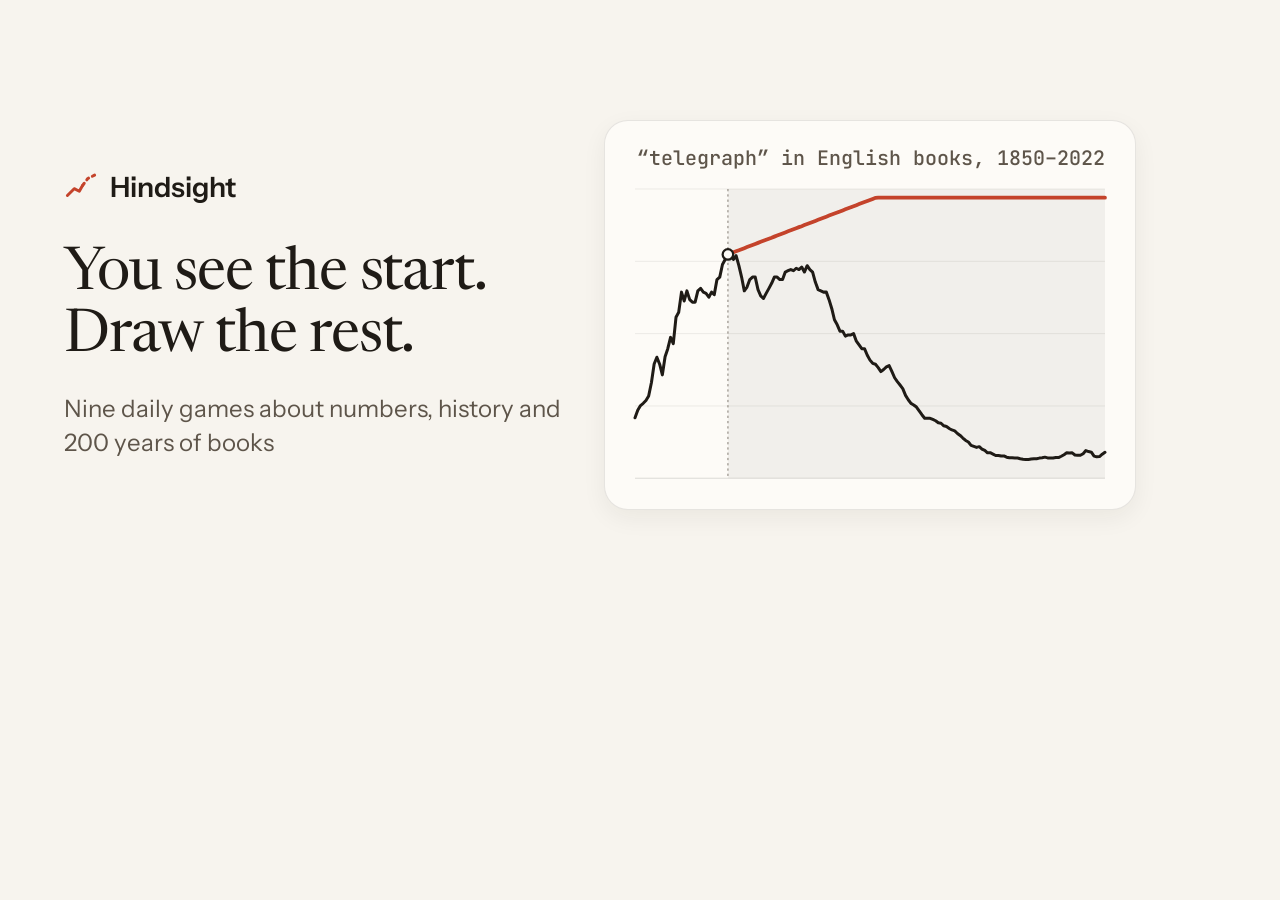
==== tools/og/og.html @ 0fea27d2 "Hindsight: nine daily games about numbers, history and words in books" ====
<!doctype html><html><head><meta charset='utf-8'>
<link rel='stylesheet' href='https://fonts.googleapis.com/css2?family=Instrument+Sans:wght@400;500;600&family=JetBrains+Mono:wght@400;500&family=Newsreader:opsz,wght@6..72,400;6..72,500&display=swap'>
<style>html,body{margin:0}body{width:1200px;height:630px;background:#f7f4ee;color:#1f1b16;font-family:'Instrument Sans',sans-serif;display:grid;grid-template-columns:500px 1fr;align-items:center;gap:40px;padding:0 64px;box-sizing:border-box}
.brand{display:flex;align-items:center;gap:12px;font-weight:600;font-size:28px;margin-bottom:40px}
h1{font:400 60px/1.04 'Newsreader',serif;letter-spacing:-0.02em;margin:0}
p{font-size:24px;line-height:34px;color:#5e554a;margin:24px 0 0}
.chart{min-width:0;background:#fdfbf7;border:1px solid rgba(31,27,22,0.1);border-radius:24px;padding:24px;box-shadow:0 8px 24px rgba(31,27,22,0.06)}
.cap{font:500 20px 'JetBrains Mono',monospace;color:#5e554a;margin:0 0 12px 8px}</style></head><body>
<div><div class='brand'><svg width='34' height='34' viewBox='0 0 20 20' fill='none' stroke='#c4432b' stroke-width='1.75' stroke-linecap='round' stroke-linejoin='round'><path d='M2 15 L6 11 L9 12.5 L11 9'/><path d='M11 9 L14 5 L18 3' stroke-dasharray='1.5 2.5'/></svg>Hindsight</div>
<h1>You see the start. Draw the rest.</h1><p>Nine daily games about numbers, history and 200 years of books</p></div>
<div class='chart'><div class='cap'>“telegraph” in English books, 1850–2022</div><svg viewBox='0 0 640 400' xmlns='http://www.w3.org/2000/svg' style='width:100%;height:auto;display:block'>
<rect x='131.3488372093023' y='8' width='500.6511627906977' height='384' fill='rgba(31,27,22,0.05)'/><line x1='8' x2='632' y1='392' y2='392' stroke='rgba(31,27,22,0.2)'/><line x1='8' x2='632' y1='296' y2='296' stroke='rgba(31,27,22,0.1)'/><line x1='8' x2='632' y1='200' y2='200' stroke='rgba(31,27,22,0.1)'/><line x1='8' x2='632' y1='104' y2='104' stroke='rgba(31,27,22,0.1)'/><line x1='8' x2='632' y1='8' y2='8' stroke='rgba(31,27,22,0.1)'/>
<line x1='131.3488372093023' x2='131.3488372093023' y1='8' y2='392' stroke='#5e554a' stroke-dasharray='3 4'/>
<path d='M131.3 94.8L135.0 96.5L138.6 101.5L142.2 96.5L145.9 109.8L149.5 124.9L153.1 143.2L156.7 138.2L160.4 128.2L164.0 124.9L167.6 124.9L171.3 141.6L174.9 149.9L178.5 153.3L182.1 146.6L185.8 139.9L189.4 133.2L193.0 124.9L196.7 124.9L200.3 128.2L203.9 128.2L207.5 118.2L211.2 116.5L214.8 114.9L218.4 116.5L222.0 113.2L225.7 114.9L229.3 111.5L232.9 118.2L236.6 109.8L240.2 114.9L243.8 118.2L247.4 131.5L251.1 141.6L254.7 143.2L258.3 144.9L262.0 144.9L265.6 154.9L269.2 166.6L272.8 181.6L276.5 188.3L280.1 196.7L283.7 196.7L287.3 203.3L291.0 201.7L294.6 201.7L298.2 200.0L301.9 210.0L305.5 215.0L309.1 220.0L312.7 220.0L316.4 228.7L320.0 235.2L323.6 239.4L327.3 240.7L330.9 245.1L334.5 250.4L338.1 247.6L341.8 244.1L345.4 242.4L349.0 250.1L352.7 258.6L356.3 263.8L359.9 268.3L363.5 273.0L367.2 282.0L370.8 287.8L374.4 292.7L378.0 294.7L381.7 297.5L385.3 302.7L388.9 307.7L392.6 312.4L396.2 312.4L399.8 312.4L403.4 313.9L407.1 315.7L410.7 318.4L414.3 319.0L418.0 322.4L421.6 323.4L425.2 325.9L428.8 327.9L432.5 329.2L436.1 332.6L439.7 335.2L443.3 338.6L447.0 341.9L450.6 343.9L454.2 348.4L457.9 349.8L461.5 351.1L465.1 350.1L468.7 353.3L472.4 355.1L476.0 358.3L479.6 358.1L483.3 359.9L486.9 361.8L490.5 361.8L494.1 362.6L497.8 362.4L501.4 364.1L505.0 364.8L508.7 364.8L512.3 365.1L515.9 365.1L519.5 366.1L523.2 366.8L526.8 367.1L530.4 367.0L534.0 366.5L537.7 366.0L541.3 366.1L544.9 365.3L548.6 364.8L552.2 364.0L555.8 365.0L559.4 365.0L563.1 365.1L566.7 364.5L570.3 364.6L574.0 362.8L577.6 360.8L581.2 358.3L584.8 358.4L588.5 358.3L592.1 361.1L595.7 361.6L599.3 361.6L603.0 359.4L606.6 355.3L610.2 356.6L613.9 357.4L617.5 362.6L621.1 363.6L624.7 363.3L628.4 360.1L632.0 357.6' fill='none' stroke='#1f1b16' stroke-width='4' stroke-linecap='round' stroke-linejoin='round'/>
<path d='M131.3 94.8L135.0 93.4L138.6 92.0L142.2 90.6L145.9 89.3L149.5 87.9L153.1 86.5L156.7 85.1L160.4 83.7L164.0 82.3L167.6 80.9L171.3 79.5L174.9 78.1L178.5 76.7L182.1 75.3L185.8 73.9L189.4 72.6L193.0 71.2L196.7 69.8L200.3 68.4L203.9 67.0L207.5 65.6L211.2 64.2L214.8 62.8L218.4 61.4L222.0 60.0L225.7 58.6L229.3 57.3L232.9 55.9L236.6 54.5L240.2 53.1L243.8 51.7L247.4 50.3L251.1 48.9L254.7 47.5L258.3 46.1L262.0 44.7L265.6 43.3L269.2 41.9L272.8 40.6L276.5 39.2L280.1 37.8L283.7 36.4L287.3 35.0L291.0 33.6L294.6 32.2L298.2 30.8L301.9 29.4L305.5 28.0L309.1 26.6L312.7 25.3L316.4 23.9L320.0 22.5L323.6 21.1L327.3 19.7L330.9 19.5L334.5 19.5L338.1 19.5L341.8 19.5L345.4 19.5L349.0 19.5L352.7 19.5L356.3 19.5L359.9 19.5L363.5 19.5L367.2 19.5L370.8 19.5L374.4 19.5L378.0 19.5L381.7 19.5L385.3 19.5L388.9 19.5L392.6 19.5L396.2 19.5L399.8 19.5L403.4 19.5L407.1 19.5L410.7 19.5L414.3 19.5L418.0 19.5L421.6 19.5L425.2 19.5L428.8 19.5L432.5 19.5L436.1 19.5L439.7 19.5L443.3 19.5L447.0 19.5L450.6 19.5L454.2 19.5L457.9 19.5L461.5 19.5L465.1 19.5L468.7 19.5L472.4 19.5L476.0 19.5L479.6 19.5L483.3 19.5L486.9 19.5L490.5 19.5L494.1 19.5L497.8 19.5L501.4 19.5L505.0 19.5L508.7 19.5L512.3 19.5L515.9 19.5L519.5 19.5L523.2 19.5L526.8 19.5L530.4 19.5L534.0 19.5L537.7 19.5L541.3 19.5L544.9 19.5L548.6 19.5L552.2 19.5L555.8 19.5L559.4 19.5L563.1 19.5L566.7 19.5L570.3 19.5L574.0 19.5L577.6 19.5L581.2 19.5L584.8 19.5L588.5 19.5L592.1 19.5L595.7 19.5L599.3 19.5L603.0 19.5L606.6 19.5L610.2 19.5L613.9 19.5L617.5 19.5L621.1 19.5L624.7 19.5L628.4 19.5L632.0 19.5' fill='none' stroke='#c4432b' stroke-width='5' stroke-linecap='round'/>
<path d='M8.0 311.7L11.6 301.8L15.3 295.5L18.9 292.5L22.5 288.8L26.1 282.8L29.8 264.9L33.4 240.4L37.0 231.4L40.7 240.6L44.3 254.8L47.9 230.7L51.5 220.0L55.2 205.0L58.8 213.4L62.4 178.3L66.0 171.6L69.7 144.9L73.3 156.6L76.9 143.2L80.6 154.9L84.2 158.3L87.8 158.3L91.4 143.2L95.1 139.9L98.7 144.9L102.3 146.6L106.0 151.6L109.6 144.9L113.2 148.2L116.8 128.2L120.5 124.9L124.1 108.2L127.7 101.5L131.3 94.8' fill='none' stroke='#1f1b16' stroke-width='4' stroke-linecap='round' stroke-linejoin='round'/>
<circle cx='131.3488372093023' cy='94.8173913043478' r='7' fill='#fdfbf7' stroke='#1f1b16' stroke-width='3'/></svg></div></body></html>
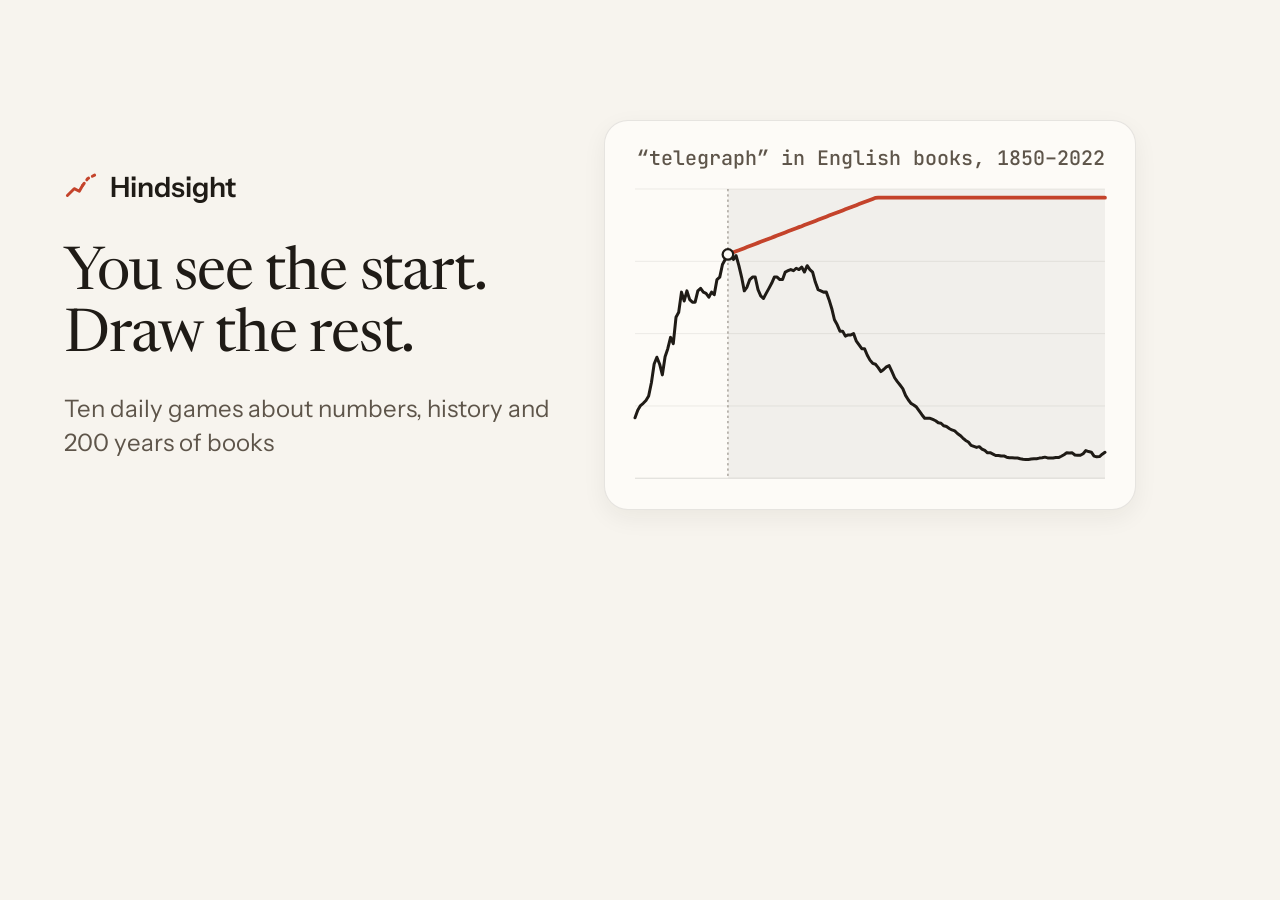
==== commit 127f692c: "Contents-page hub, past editions, endless mode, When? game, 130 Draw the rest charts, cache stamping" ====
--- a/tools/og/og.html
+++ b/tools/og/og.html
@@ -7,7 +7,7 @@
 .chart{min-width:0;background:#fdfbf7;border:1px solid rgba(31,27,22,0.1);border-radius:24px;padding:24px;box-shadow:0 8px 24px rgba(31,27,22,0.06)}
 .cap{font:500 20px 'JetBrains Mono',monospace;color:#5e554a;margin:0 0 12px 8px}</style></head><body>
 <div><div class='brand'><svg width='34' height='34' viewBox='0 0 20 20' fill='none' stroke='#c4432b' stroke-width='1.75' stroke-linecap='round' stroke-linejoin='round'><path d='M2 15 L6 11 L9 12.5 L11 9'/><path d='M11 9 L14 5 L18 3' stroke-dasharray='1.5 2.5'/></svg>Hindsight</div>
-<h1>You see the start. Draw the rest.</h1><p>Nine daily games about numbers, history and 200 years of books</p></div>
+<h1>You see the start. Draw the rest.</h1><p>Ten daily games about numbers, history and 200 years of books</p></div>
 <div class='chart'><div class='cap'>“telegraph” in English books, 1850–2022</div><svg viewBox='0 0 640 400' xmlns='http://www.w3.org/2000/svg' style='width:100%;height:auto;display:block'>
 <rect x='131.3488372093023' y='8' width='500.6511627906977' height='384' fill='rgba(31,27,22,0.05)'/><line x1='8' x2='632' y1='392' y2='392' stroke='rgba(31,27,22,0.2)'/><line x1='8' x2='632' y1='296' y2='296' stroke='rgba(31,27,22,0.1)'/><line x1='8' x2='632' y1='200' y2='200' stroke='rgba(31,27,22,0.1)'/><line x1='8' x2='632' y1='104' y2='104' stroke='rgba(31,27,22,0.1)'/><line x1='8' x2='632' y1='8' y2='8' stroke='rgba(31,27,22,0.1)'/>
 <line x1='131.3488372093023' x2='131.3488372093023' y1='8' y2='392' stroke='#5e554a' stroke-dasharray='3 4'/>
